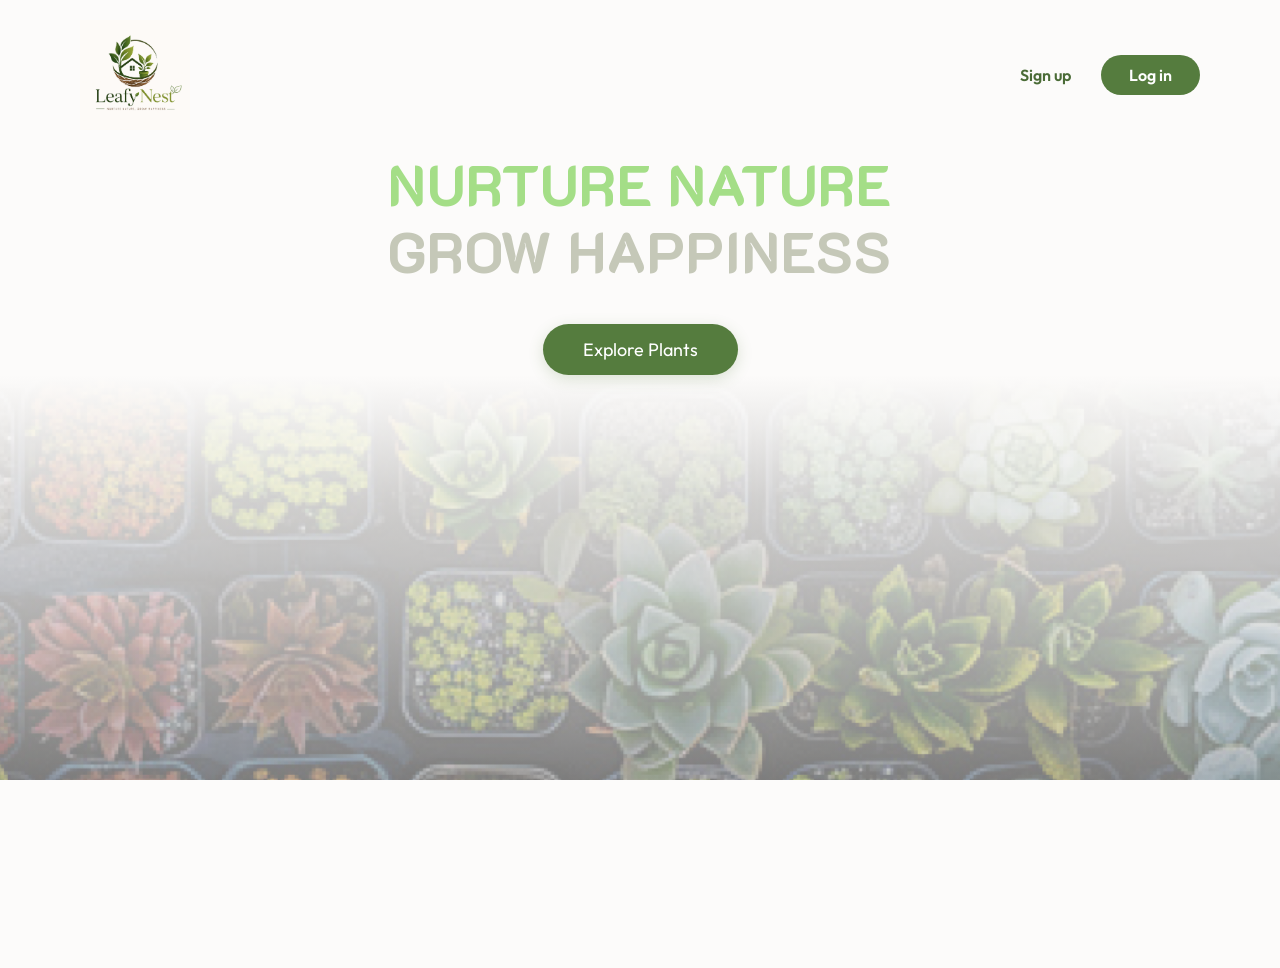
==== index.html @ d3c3bd19 "Initial commit - LeafyNest Nursery Management System" ====
<!DOCTYPE html>
<html lang="en">
<head>
    <meta charset="UTF-8">
    <meta name="viewport" content="width=device-width, initial-scale=1.0">
    <title>Leafy Nest - Nurture Nature</title>
    <link rel="stylesheet" href="style.css">
    <link rel="preconnect" href="https://fonts.googleapis.com">
    <link rel="preconnect" href="https://fonts.gstatic.com" crossorigin>
    <link href="https://fonts.googleapis.com/css2?family=Outfit:wght@300;400;600;800&family=K2D:wght@800&display=swap" rel="stylesheet">
</head>
<body>

    <header class="navbar">
        <div class="logo-container">
            <img src="leafyNestLogo.png" alt="Leafy Nest Logo" class="logo-img">
        </div>
        <div class="nav-auth">
            <a href="#" class="btn-signup">Sign up</a>
            <a href="#" class="btn-login">Log in</a>
        </div>
    </header>

    <section class="hero-section">
        <div class="hero-content">
            <h1 class="hero-title">
                <span class="text-green">NURTURE NATURE</span>
                <span class="text-gradient">GROW HAPPINESS</span>
            </h1>
            <a href="#" class="btn-explore">Explore Plants</a>
        </div>
        <div class="hero-bg-banner" style="background-image: url('BelowHeroNurseryPic.png');"></div>
    </section>

</body>
</html>
---- style.css ----
/* Reset and Base Styles */
* {
    margin: 0;
    padding: 0;
    box-sizing: border-box;
}

body {
    font-family: 'Outfit', sans-serif;
    background-color: #fcfbfa; /* Soft off-white background */
    color: #333;
    overflow-x: hidden;
}

/* --- Navigation Bar Styles --- */
.navbar {
    display: flex;
    justify-content: space-between;
    align-items: center;
    padding: 20px 80px;
    background-color: #fcfbfa;
}

.logo-container {
    display: flex;
    align-items: center;
    gap: 12px;
}

.logo-img {
    height: 110px;
    width: auto;
    object-fit: contain;
}

.nav-auth {
    display: flex;
    align-items: center;
    gap: 30px;
}

.btn-signup {
    text-decoration: none;
    color: #4a6b36;
    font-weight: 600;
    font-size: 16px;
    transition: color 0.3s ease;
}

.btn-signup:hover {
    color: #2e4421;
}

.btn-login {
    text-decoration: none;
    color: #fff;
    background-color: #557c3e;
    padding: 10px 28px;
    border-radius: 25px;
    font-weight: 600;
    font-size: 16px;
    transition: background-color 0.3s ease;
}

.btn-login:hover {
    background-color: #436230;
}

/* --- Hero Section Styles --- */
.hero-section {
    position: relative;
    height: calc(100vh - 82px); /* Full height minus navbar height */
    display: flex;
    flex-direction: column;
    justify-content: flex-start; /* Align content to top */
    align-items: center;
    text-align: center;
    padding-top: 0px;
}

.hero-content {
    z-index: 2;
    display: flex;
    flex-direction: column;
    align-items: center;
}

.hero-title {
    font-family: 'K2D', sans-serif;
    font-size: 56px;
    font-weight: 800;
    letter-spacing: 1px;
    line-height: 1.2;
    margin-bottom: 40px;
}

.hero-title span {
    display: block;
}

.text-green {
    color: #a4de87; /* Soft bright green */
}

.text-gradient {
    color: #c5c8b8; /* Soft gray-green */
}

.btn-explore {
    text-decoration: none;
    color: #fff;
    background-color: #557c3e;
    padding: 14px 40px;
    border-radius: 30px;
    font-size: 18px;
    font-weight: 400;
    box-shadow: 0 4px 15px rgba(85, 124, 62, 0.2);
    transition: transform 0.2s ease, background-color 0.3s ease;
}

.btn-explore:hover {
    background-color: #436230;
    transform: translateY(-2px);
}

/* Bottom Succulent Banner With Fade-In Overlay */
.hero-bg-banner {
    width: 100%;
    height: 45vh;
    background-size: cover;
    background-position: center;
    position: relative;
}

/* The soft white/misty fade overlay over the plants */
.hero-bg-banner::before {
    content: '';
    position: absolute;
    top: 0;
    left: 0;
    width: 100%;
    height: 100%;
    background: linear-gradient(to bottom, 
        rgba(252, 251, 250, 1) 0%, 
        rgba(252, 251, 250, 0.7) 30%, 
        rgba(252, 251, 250, 0.3) 100%
    );
}

/* --- Responsive Adjustments --- */
@media (max-width: 768px) {
    .navbar {
        padding: 20px 24px;
    }
    
    .hero-title {
        font-size: 38px;
    }
    
    .hero-bg-banner {
        height: 35vh;
    }
}
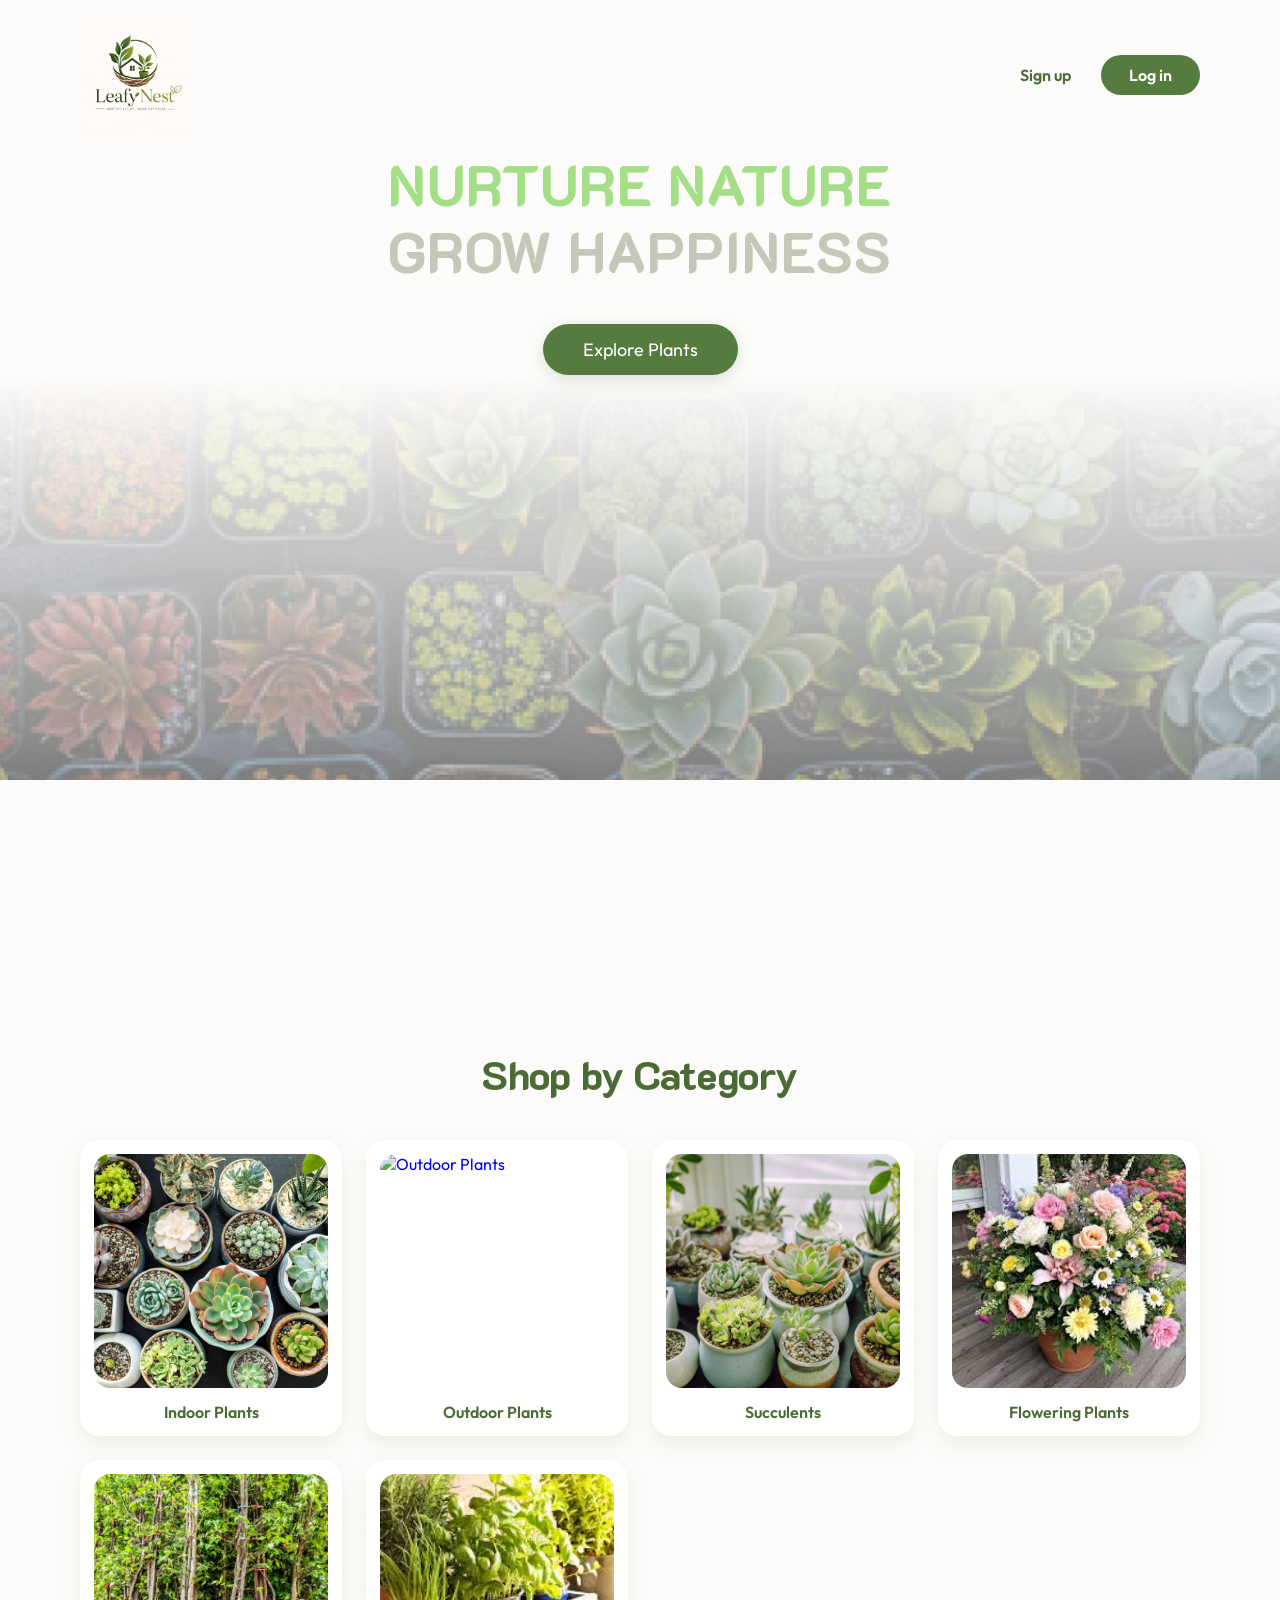
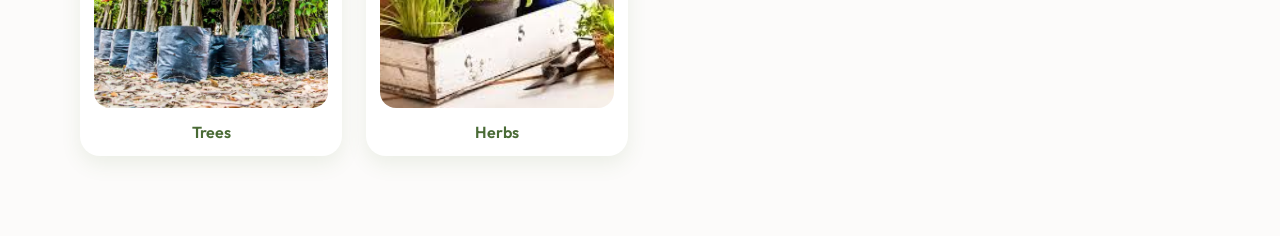
==== commit 1c154b7d: "Added Shop by Categories" ====
--- a/index.html
+++ b/index.html
@@ -16,8 +16,8 @@
             <img src="leafyNestLogo.png" alt="Leafy Nest Logo" class="logo-img">
         </div>
         <div class="nav-auth">
-            <a href="#" class="btn-signup">Sign up</a>
-            <a href="#" class="btn-login">Log in</a>
+            <a href="SignUp.html" class="btn-signup">Sign up</a>
+            <a href="Login.html" class="btn-login">Log in</a>
         </div>
     </header>
 
@@ -32,5 +32,41 @@
         <div class="hero-bg-banner" style="background-image: url('BelowHeroNurseryPic.png');"></div>
     </section>
 
+    <section class="categories-section">
+        <h2 class="categories-title">Shop by Category</h2>
+
+        <div class="categories-grid">
+            <a href="#" class="category-card">
+                <img src="indoor_plants.jpg" alt="Indoor Plants" class="category-image">
+                <span class="category-label">Indoor Plants</span>
+            </a>
+
+            <a href="#" class="category-card">
+                <img src="outdoor_plant.jpg" alt="Outdoor Plants" class="category-image">
+                <span class="category-label">Outdoor Plants</span>
+            </a>
+
+            <a href="#" class="category-card">
+                <img src="succulents.jpeg" alt="Succulents" class="category-image">
+                <span class="category-label">Succulents</span>
+            </a>
+
+            <a href="#" class="category-card">
+                <img src="flowering_plants.jpg" alt="Flowering Plants" class="category-image">
+                <span class="category-label">Flowering Plants</span>
+            </a>
+
+            <a href="#" class="category-card">
+                <img src="tree.png" alt="Trees" class="category-image">
+                <span class="category-label">Trees</span>
+            </a>
+
+            <a href="#" class="category-card">
+                <img src="herbs.jpg" alt="Herbs" class="category-image">
+                <span class="category-label">Herbs</span>
+            </a>
+        </div>
+    </section>
+
 </body>
 </html>
--- a/style.css
+++ b/style.css
@@ -147,6 +147,59 @@
     );
 }
 
+/* --- Categories Section Styles --- */
+.categories-section {
+    background-color: #fcfbfa;
+    padding: 80px 80px;
+}
+
+.categories-title {
+    font-family: 'K2D', sans-serif;
+    font-weight: 800;
+    font-size: 40px;
+    color: #4a6b36;
+    text-align: center;
+    margin-bottom: 40px;
+}
+
+.categories-grid {
+    display: grid;
+    grid-template-columns: repeat(4, minmax(0, 1fr));
+    gap: 24px;
+}
+
+.category-card {
+    display: flex;
+    flex-direction: column;
+    text-decoration: none;
+    background-color: #ffffff;
+    border-radius: 20px;
+    padding: 14px;
+    box-shadow: 0 8px 20px rgba(85, 124, 62, 0.1);
+    transition: transform 0.3s ease, box-shadow 0.3s ease;
+}
+
+.category-card:hover {
+    transform: scale(1.03);
+    box-shadow: 0 12px 28px rgba(85, 124, 62, 0.16);
+}
+
+.category-image {
+    width: 100%;
+    aspect-ratio: 1 / 1;
+    object-fit: cover;
+    border-radius: 16px;
+    display: block;
+}
+
+.category-label {
+    margin-top: 14px;
+    text-align: center;
+    font-size: 16px;
+    font-weight: 600;
+    color: #4a6b36;
+}
+
 /* --- Responsive Adjustments --- */
 @media (max-width: 768px) {
     .navbar {
@@ -160,4 +213,23 @@
     .hero-bg-banner {
         height: 35vh;
     }
+
+    .categories-section {
+        padding: 24px;
+    }
+
+    .categories-title {
+        font-size: 30px;
+    }
+
+    .categories-grid {
+        grid-template-columns: repeat(2, minmax(0, 1fr));
+        gap: 16px;
+    }
+}
+
+@media (max-width: 480px) {
+    .categories-grid {
+        grid-template-columns: 1fr;
+    }
 }
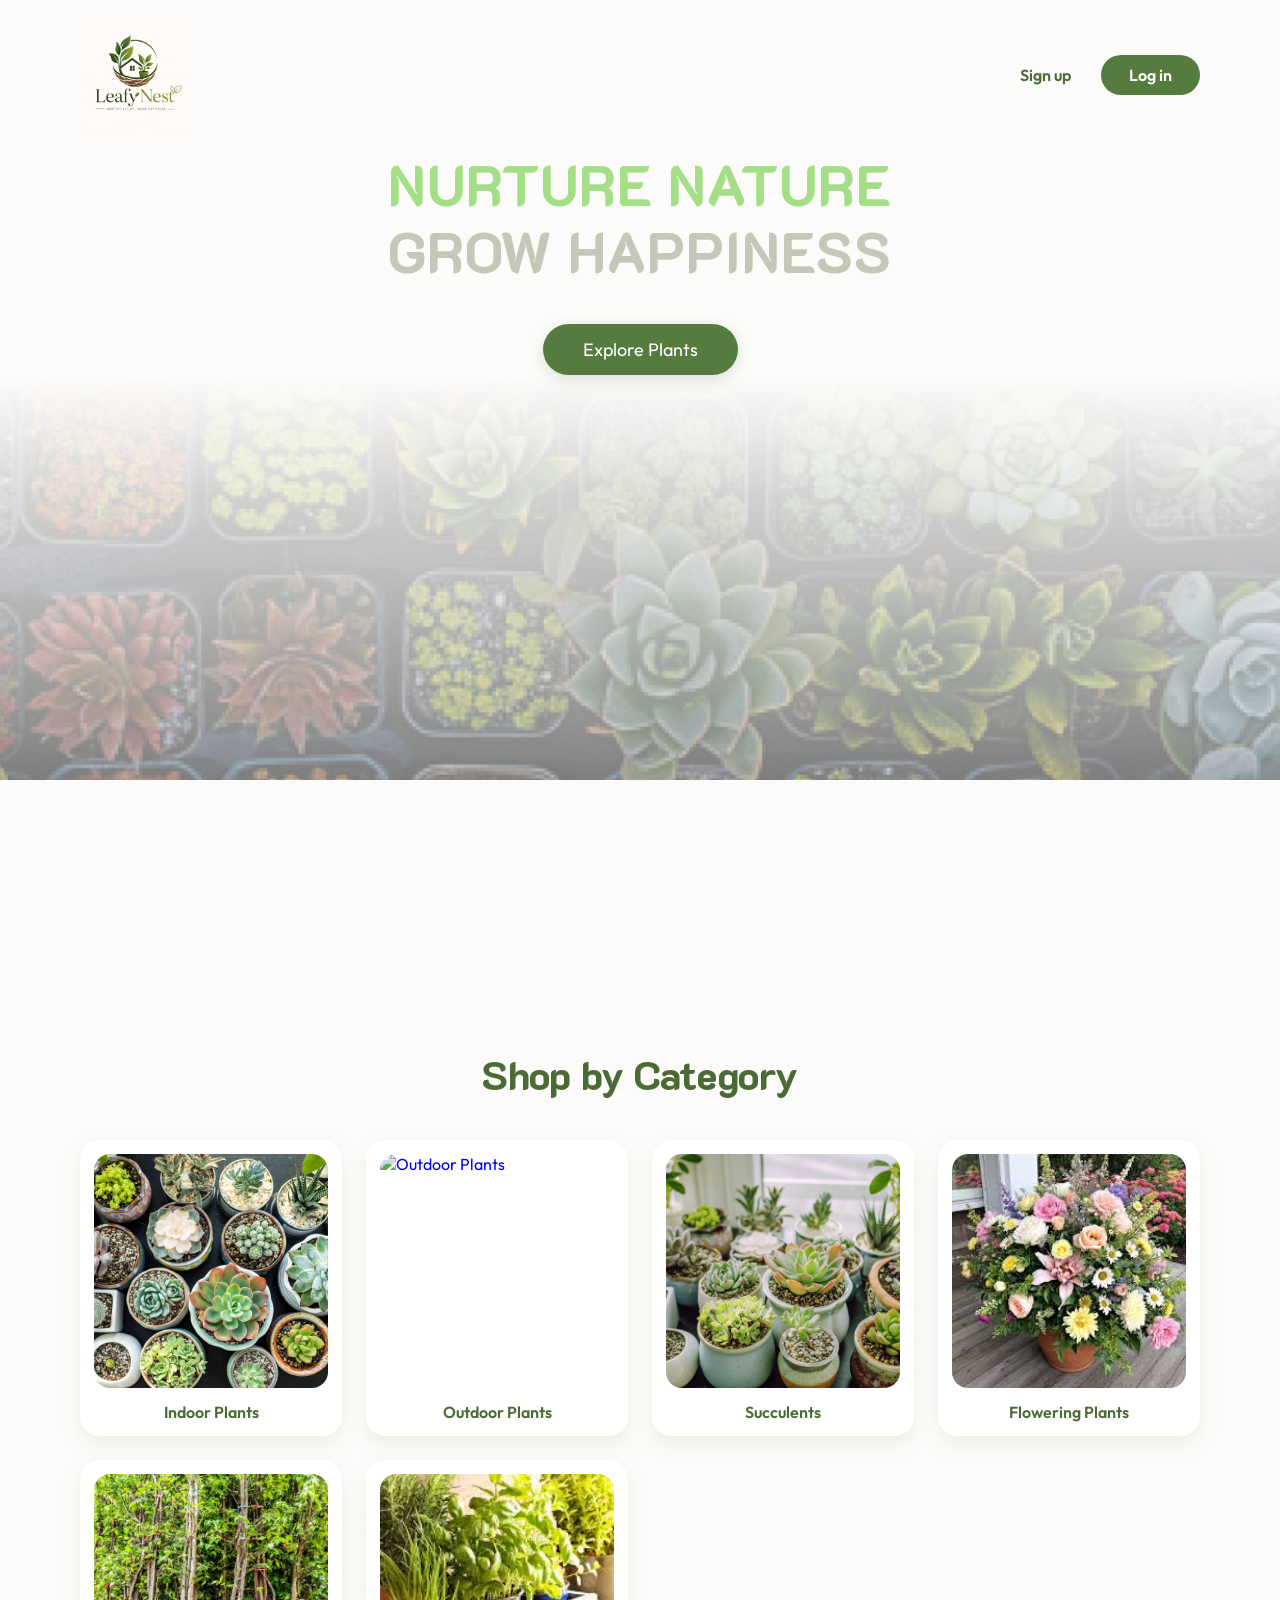
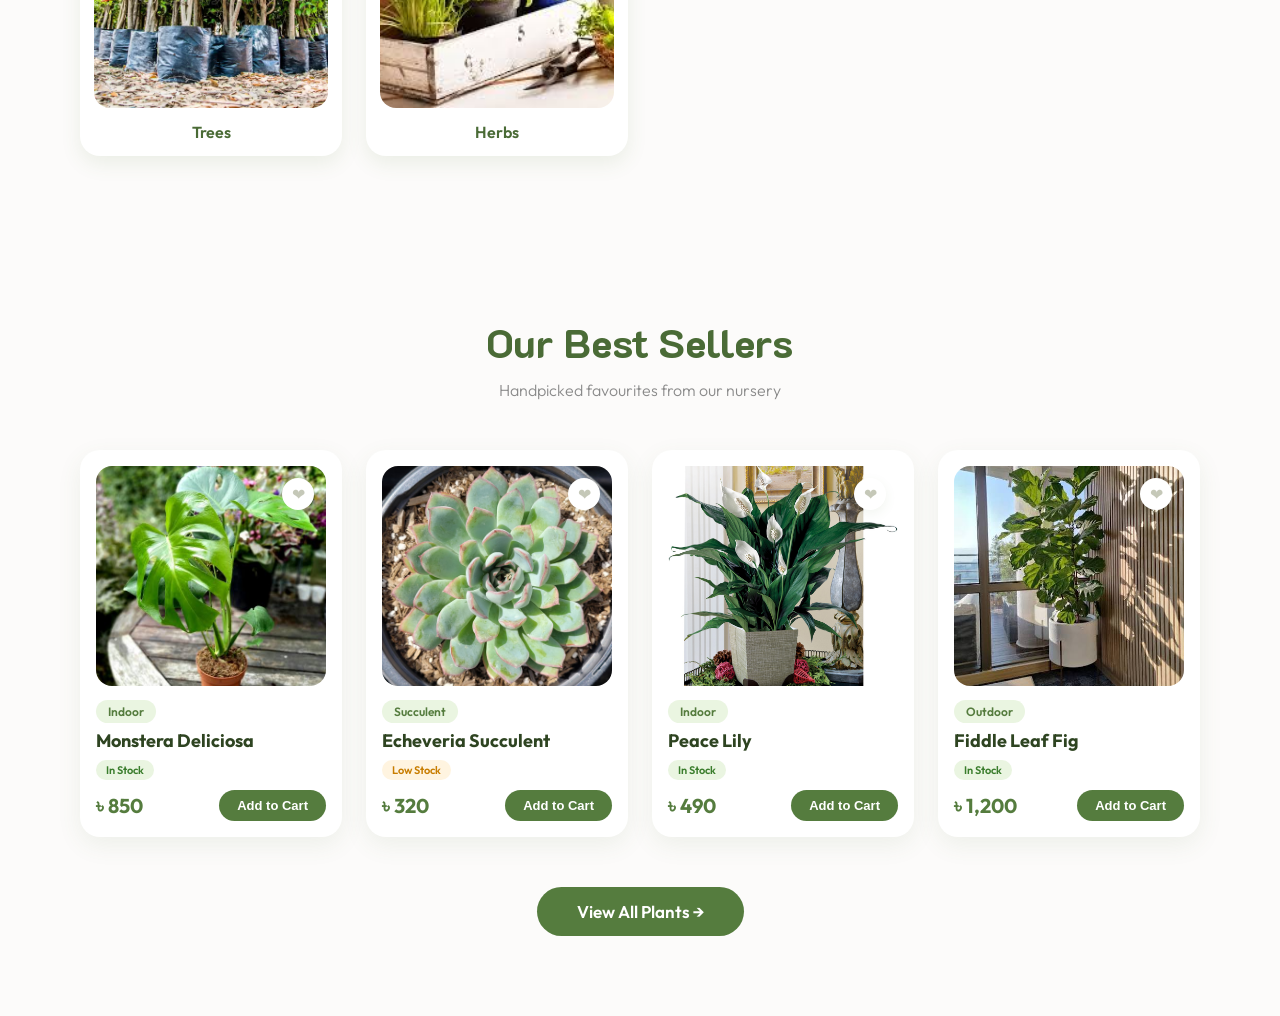
==== commit 46660f05: "Added best seller plant section" ====
--- a/index.html
+++ b/index.html
@@ -68,5 +68,70 @@
         </div>
     </section>
 
+    <section class="featured-plants-section">
+        <h2 class="featured-plants-title">Our Best Sellers</h2>
+        <p class="featured-plants-subtitle">Handpicked favourites from our nursery</p>
+
+        <div class="featured-plants-grid">
+            <div class="plant-card">
+                <div class="plant-card-top">
+                    <img src="MOnstera Deli.jpg" alt="Monstera Deliciosa" class="plant-img">
+                    <button type="button" class="wishlist-btn" aria-label="Add Monstera Deliciosa to wishlist">❤</button>
+                </div>
+                <span class="plant-category-tag">Indoor</span>
+                <h3 class="plant-name">Monstera Deliciosa</h3>
+                <span class="stock-badge in-stock">In Stock</span>
+                <div class="plant-price-row">
+                    <span class="plant-price">৳ 850</span>
+                    <button type="button" class="add-to-cart-btn">Add to Cart</button>
+                </div>
+            </div>
+
+            <div class="plant-card">
+                <div class="plant-card-top">
+                    <img src="echeveria succul.jpg" alt="Echeveria Succulent" class="plant-img">
+                    <button type="button" class="wishlist-btn" aria-label="Add Echeveria Succulent to wishlist">❤</button>
+                </div>
+                <span class="plant-category-tag">Succulent</span>
+                <h3 class="plant-name">Echeveria Succulent</h3>
+                <span class="stock-badge low-stock">Low Stock</span>
+                <div class="plant-price-row">
+                    <span class="plant-price">৳ 320</span>
+                    <button type="button" class="add-to-cart-btn">Add to Cart</button>
+                </div>
+            </div>
+
+            <div class="plant-card">
+                <div class="plant-card-top">
+                    <img src="peace-lily.jpg" alt="Peace Lily" class="plant-img">
+                    <button type="button" class="wishlist-btn" aria-label="Add Peace Lily to wishlist">❤</button>
+                </div>
+                <span class="plant-category-tag">Indoor</span>
+                <h3 class="plant-name">Peace Lily</h3>
+                <span class="stock-badge in-stock">In Stock</span>
+                <div class="plant-price-row">
+                    <span class="plant-price">৳ 490</span>
+                    <button type="button" class="add-to-cart-btn">Add to Cart</button>
+                </div>
+            </div>
+
+            <div class="plant-card">
+                <div class="plant-card-top">
+                    <img src="fiddle leaf.jpg" alt="Fiddle Leaf Fig" class="plant-img">
+                    <button type="button" class="wishlist-btn" aria-label="Add Fiddle Leaf Fig to wishlist">❤</button>
+                </div>
+                <span class="plant-category-tag">Outdoor</span>
+                <h3 class="plant-name">Fiddle Leaf Fig</h3>
+                <span class="stock-badge in-stock">In Stock</span>
+                <div class="plant-price-row">
+                    <span class="plant-price">৳ 1,200</span>
+                    <button type="button" class="add-to-cart-btn">Add to Cart</button>
+                </div>
+            </div>
+        </div>
+
+        <a href="browse.html" class="view-all-plants-btn">View All Plants →</a>
+    </section>
+
 </body>
 </html>
--- a/style.css
+++ b/style.css
@@ -200,6 +200,171 @@
     color: #4a6b36;
 }
 
+/* --- Featured Plants Section Styles --- */
+.featured-plants-section {
+    background-color: #fcfbfa;
+    padding: 80px 80px;
+}
+
+.featured-plants-title {
+    font-family: 'K2D', sans-serif;
+    font-weight: 800;
+    font-size: 40px;
+    color: #4a6b36;
+    text-align: center;
+}
+
+.featured-plants-subtitle {
+    text-align: center;
+    font-size: 16px;
+    font-weight: 300;
+    color: #8a8a8a;
+    margin-top: 12px;
+    margin-bottom: 50px;
+}
+
+.featured-plants-grid {
+    display: grid;
+    grid-template-columns: repeat(4, minmax(0, 1fr));
+    gap: 24px;
+}
+
+.plant-card {
+    background: #ffffff;
+    border-radius: 20px;
+    padding: 16px;
+    box-shadow: 0 8px 24px rgba(85, 124, 62, 0.09);
+    transition: transform 0.25s ease, box-shadow 0.25s ease;
+}
+
+.plant-card:hover {
+    transform: translateY(-6px);
+    box-shadow: 0 16px 36px rgba(85, 124, 62, 0.15);
+}
+
+.plant-card-top {
+    position: relative;
+}
+
+.plant-img {
+    width: 100%;
+    height: 220px;
+    object-fit: cover;
+    border-radius: 16px;
+    display: block;
+}
+
+.wishlist-btn {
+    position: absolute;
+    top: 12px;
+    right: 12px;
+    width: 32px;
+    height: 32px;
+    border-radius: 50%;
+    border: none;
+    background: #ffffff;
+    color: #c5c8b8;
+    cursor: pointer;
+    display: flex;
+    align-items: center;
+    justify-content: center;
+    font-size: 16px;
+    box-shadow: 0 4px 12px rgba(85, 124, 62, 0.08);
+    transition: color 0.2s ease, transform 0.2s ease;
+}
+
+.wishlist-btn:hover {
+    color: #e05c5c;
+    transform: scale(1.05);
+}
+
+.plant-category-tag {
+    background: #eaf5e1;
+    color: #557c3e;
+    font-size: 12px;
+    font-weight: 600;
+    padding: 4px 12px;
+    border-radius: 20px;
+    display: inline-block;
+    margin-top: 14px;
+}
+
+.plant-name {
+    font-weight: 700;
+    font-size: 18px;
+    color: #2e4421;
+    margin-top: 6px;
+}
+
+.stock-badge {
+    display: inline-block;
+    font-size: 11px;
+    font-weight: 600;
+    padding: 3px 10px;
+    border-radius: 20px;
+    margin-top: 8px;
+}
+
+.stock-badge.in-stock {
+    background: #eaf5e1;
+    color: #3a7d2c;
+}
+
+.stock-badge.low-stock {
+    background: #fff4e0;
+    color: #c87d00;
+}
+
+.plant-price-row {
+    display: flex;
+    justify-content: space-between;
+    align-items: center;
+    margin-top: 10px;
+    gap: 12px;
+}
+
+.plant-price {
+    font-size: 20px;
+    font-weight: 700;
+    color: #557c3e;
+}
+
+.add-to-cart-btn {
+    background: #557c3e;
+    color: #ffffff;
+    border: none;
+    padding: 8px 18px;
+    border-radius: 20px;
+    font-size: 13px;
+    font-weight: 600;
+    cursor: pointer;
+    transition: background-color 0.2s ease, transform 0.2s ease;
+}
+
+.add-to-cart-btn:hover {
+    background: #436230;
+    transform: translateY(-1px);
+}
+
+.view-all-plants-btn {
+    text-decoration: none;
+    background: #557c3e;
+    color: #ffffff;
+    padding: 14px 40px;
+    border-radius: 30px;
+    font-size: 17px;
+    font-weight: 600;
+    display: block;
+    width: fit-content;
+    margin: 50px auto 0;
+    transition: background-color 0.2s ease, transform 0.2s ease;
+}
+
+.view-all-plants-btn:hover {
+    background: #436230;
+    transform: translateY(-1px);
+}
+
 /* --- Responsive Adjustments --- */
 @media (max-width: 768px) {
     .navbar {
@@ -226,10 +391,36 @@
         grid-template-columns: repeat(2, minmax(0, 1fr));
         gap: 16px;
     }
+
+    .featured-plants-section {
+        padding: 40px 24px;
+    }
+
+    .featured-plants-title {
+        font-size: 30px;
+    }
+
+    .featured-plants-grid {
+        grid-template-columns: repeat(2, minmax(0, 1fr));
+        gap: 16px;
+    }
+
+    .plant-price-row {
+        flex-direction: column;
+        align-items: flex-start;
+    }
+
+    .view-all-plants-btn {
+        margin-top: 40px;
+    }
 }
 
 @media (max-width: 480px) {
     .categories-grid {
         grid-template-columns: 1fr;
     }
+
+    .featured-plants-grid {
+        grid-template-columns: 1fr;
+    }
 }
